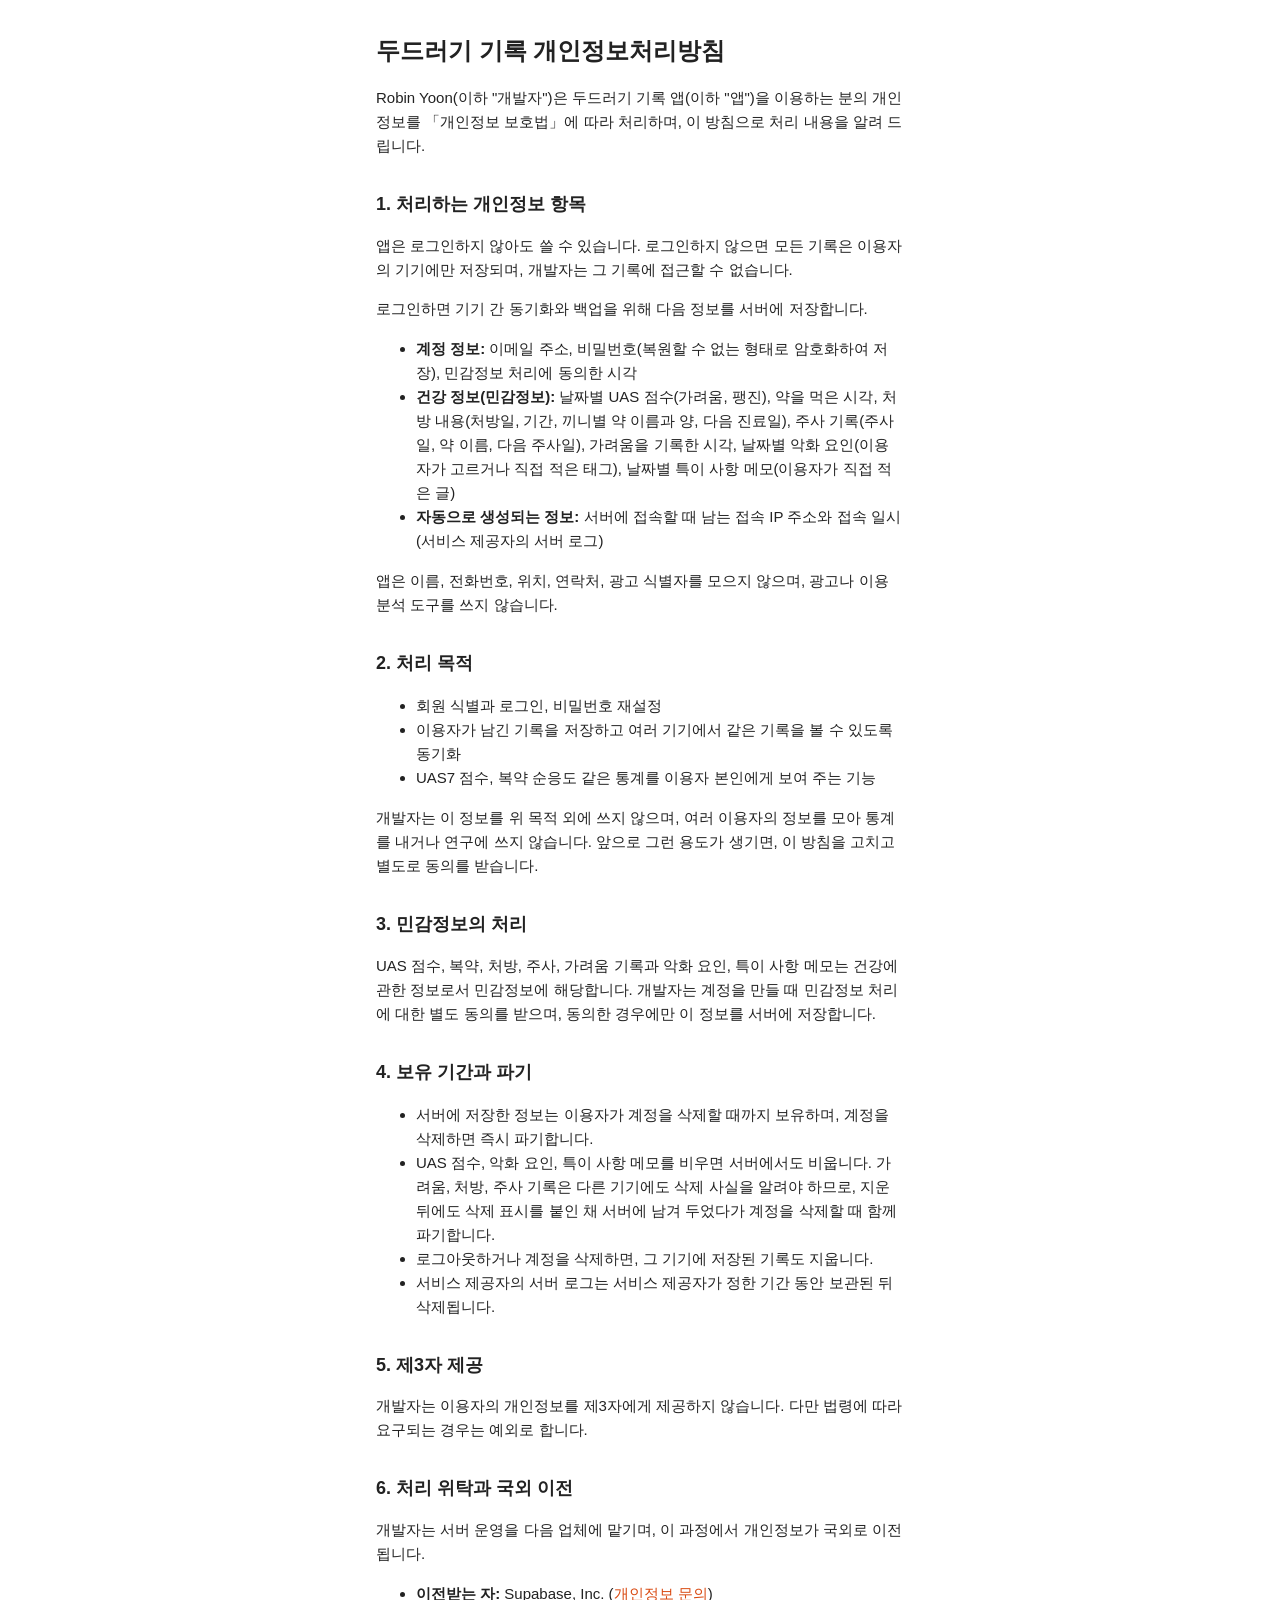
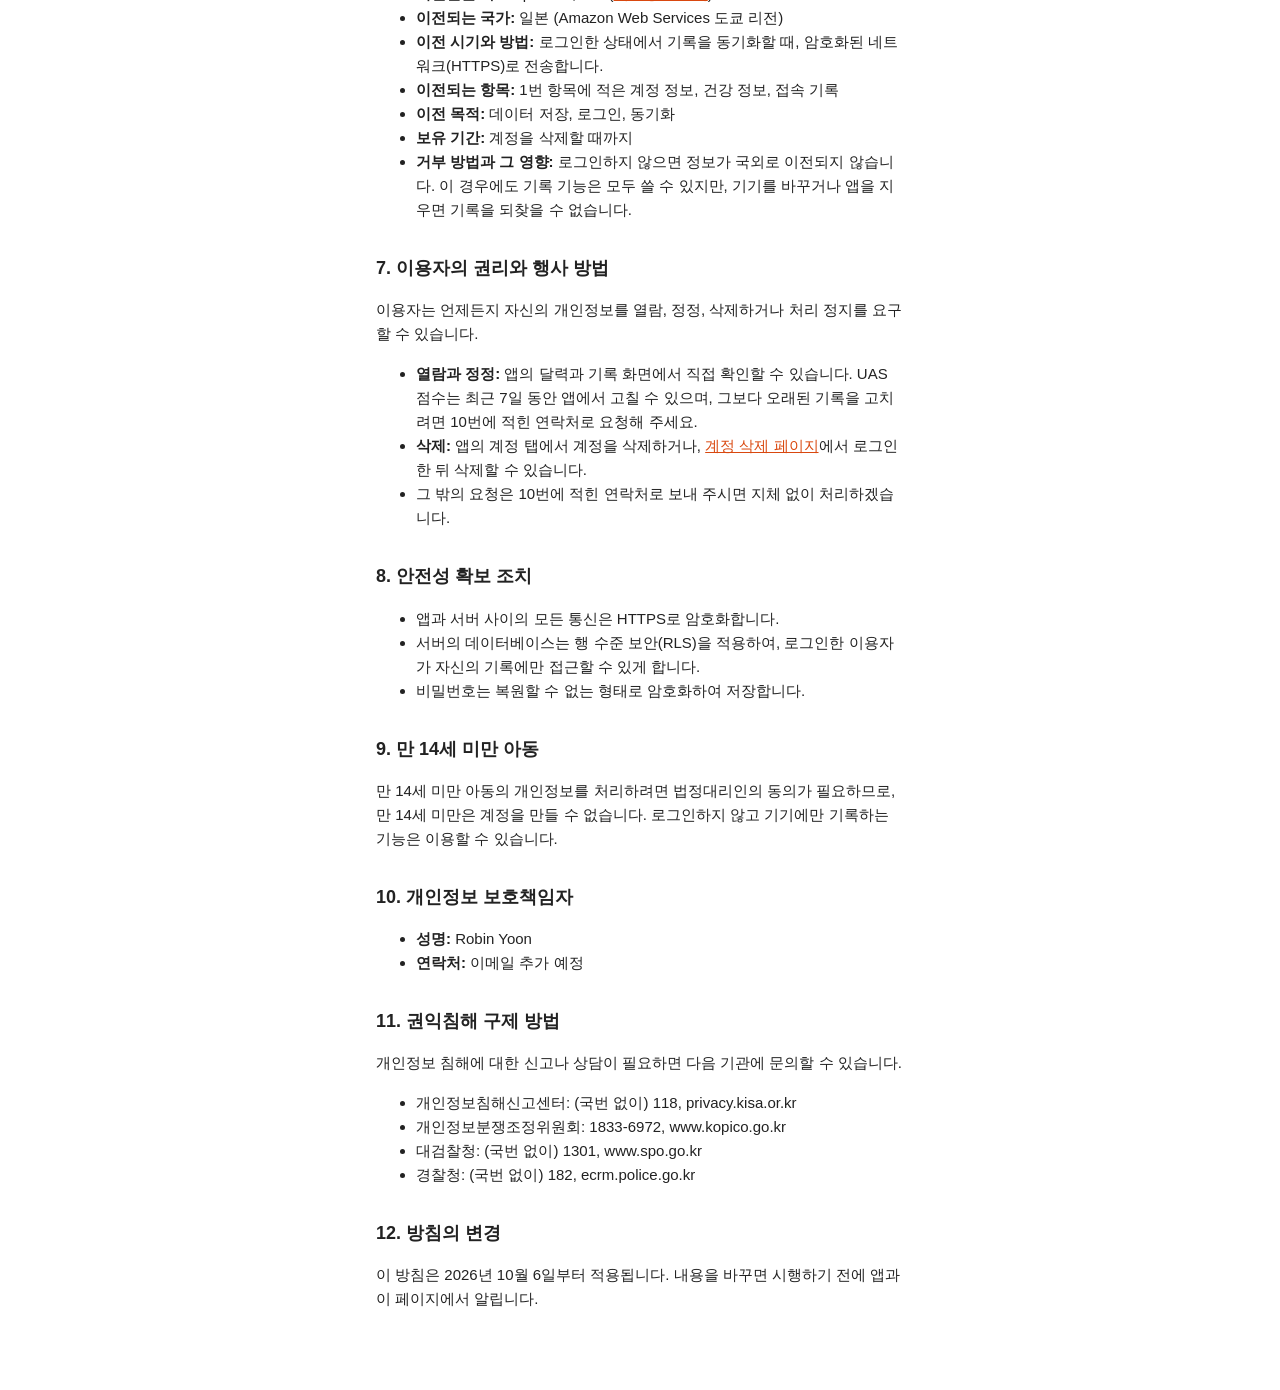
==== privacy.html @ 154b75b5 "Add public pages for account deletion and privacy policy Co-Authored-By: Claude Opus 5.5 <noreply@an" ====
<!doctype html>
<html lang="ko">
<head>
  <meta charset="utf-8">
  <meta name="viewport" content="width=device-width, initial-scale=1">
  <title>개인정보처리방침 · 두드러기 기록</title>
  <link rel="stylesheet" href="style.css">
</head>
<body>
  <main>
    <h1>두드러기 기록 개인정보처리방침</h1>
    <p>Robin Yoon(이하 "개발자")은 두드러기 기록 앱(이하 "앱")을 이용하는 분의 개인정보를 「개인정보 보호법」에 따라 처리하며, 이 방침으로 처리 내용을 알려 드립니다.</p>

    <h2>1. 처리하는 개인정보 항목</h2>
    <p>앱은 로그인하지 않아도 쓸 수 있습니다. 로그인하지 않으면 모든 기록은 이용자의 기기에만 저장되며, 개발자는 그 기록에 접근할 수 없습니다.</p>
    <p>로그인하면 기기 간 동기화와 백업을 위해 다음 정보를 서버에 저장합니다.</p>
    <ul>
      <li><b>계정 정보:</b> 이메일 주소, 비밀번호(복원할 수 없는 형태로 암호화하여 저장), 민감정보 처리에 동의한 시각</li>
      <li><b>건강 정보(민감정보):</b> 날짜별 UAS 점수(가려움, 팽진), 약을 먹은 시각, 처방 내용(처방일, 기간, 끼니별 약 이름과 양, 다음 진료일), 주사 기록(주사일, 약 이름, 다음 주사일), 가려움을 기록한 시각, 날짜별 악화 요인(이용자가 고르거나 직접 적은 태그), 날짜별 특이 사항 메모(이용자가 직접 적은 글)</li>
      <li><b>자동으로 생성되는 정보:</b> 서버에 접속할 때 남는 접속 IP 주소와 접속 일시(서비스 제공자의 서버 로그)</li>
    </ul>
    <p>앱은 이름, 전화번호, 위치, 연락처, 광고 식별자를 모으지 않으며, 광고나 이용 분석 도구를 쓰지 않습니다.</p>

    <h2>2. 처리 목적</h2>
    <ul>
      <li>회원 식별과 로그인, 비밀번호 재설정</li>
      <li>이용자가 남긴 기록을 저장하고 여러 기기에서 같은 기록을 볼 수 있도록 동기화</li>
      <li>UAS7 점수, 복약 순응도 같은 통계를 이용자 본인에게 보여 주는 기능</li>
    </ul>
    <p>개발자는 이 정보를 위 목적 외에 쓰지 않으며, 여러 이용자의 정보를 모아 통계를 내거나 연구에 쓰지 않습니다. 앞으로 그런 용도가 생기면, 이 방침을 고치고 별도로 동의를 받습니다.</p>

    <h2>3. 민감정보의 처리</h2>
    <p>UAS 점수, 복약, 처방, 주사, 가려움 기록과 악화 요인, 특이 사항 메모는 건강에 관한 정보로서 민감정보에 해당합니다. 개발자는 계정을 만들 때 민감정보 처리에 대한 별도 동의를 받으며, 동의한 경우에만 이 정보를 서버에 저장합니다.</p>

    <h2>4. 보유 기간과 파기</h2>
    <ul>
      <li>서버에 저장한 정보는 이용자가 계정을 삭제할 때까지 보유하며, 계정을 삭제하면 즉시 파기합니다.</li>
      <li>UAS 점수, 악화 요인, 특이 사항 메모를 비우면 서버에서도 비웁니다. 가려움, 처방, 주사 기록은 다른 기기에도 삭제 사실을 알려야 하므로, 지운 뒤에도 삭제 표시를 붙인 채 서버에 남겨 두었다가 계정을 삭제할 때 함께 파기합니다.</li>
      <li>로그아웃하거나 계정을 삭제하면, 그 기기에 저장된 기록도 지웁니다.</li>
      <li>서비스 제공자의 서버 로그는 서비스 제공자가 정한 기간 동안 보관된 뒤 삭제됩니다.</li>
    </ul>

    <h2>5. 제3자 제공</h2>
    <p>개발자는 이용자의 개인정보를 제3자에게 제공하지 않습니다. 다만 법령에 따라 요구되는 경우는 예외로 합니다.</p>

    <h2>6. 처리 위탁과 국외 이전</h2>
    <p>개발자는 서버 운영을 다음 업체에 맡기며, 이 과정에서 개인정보가 국외로 이전됩니다.</p>
    <ul>
      <li><b>이전받는 자:</b> Supabase, Inc. (<a href="https://supabase.com/privacy">개인정보 문의</a>)</li>
      <li><b>이전되는 국가:</b> 일본 (Amazon Web Services 도쿄 리전)</li>
      <li><b>이전 시기와 방법:</b> 로그인한 상태에서 기록을 동기화할 때, 암호화된 네트워크(HTTPS)로 전송합니다.</li>
      <li><b>이전되는 항목:</b> 1번 항목에 적은 계정 정보, 건강 정보, 접속 기록</li>
      <li><b>이전 목적:</b> 데이터 저장, 로그인, 동기화</li>
      <li><b>보유 기간:</b> 계정을 삭제할 때까지</li>
      <li><b>거부 방법과 그 영향:</b> 로그인하지 않으면 정보가 국외로 이전되지 않습니다. 이 경우에도 기록 기능은 모두 쓸 수 있지만, 기기를 바꾸거나 앱을 지우면 기록을 되찾을 수 없습니다.</li>
    </ul>

    <h2>7. 이용자의 권리와 행사 방법</h2>
    <p>이용자는 언제든지 자신의 개인정보를 열람, 정정, 삭제하거나 처리 정지를 요구할 수 있습니다.</p>
    <ul>
      <li><b>열람과 정정:</b> 앱의 달력과 기록 화면에서 직접 확인할 수 있습니다. UAS 점수는 최근 7일 동안 앱에서 고칠 수 있으며, 그보다 오래된 기록을 고치려면 10번에 적힌 연락처로 요청해 주세요.</li>
      <li><b>삭제:</b> 앱의 계정 탭에서 계정을 삭제하거나, <a href="delete-account.html">계정 삭제 페이지</a>에서 로그인한 뒤 삭제할 수 있습니다.</li>
      <li>그 밖의 요청은 10번에 적힌 연락처로 보내 주시면 지체 없이 처리하겠습니다.</li>
    </ul>

    <h2>8. 안전성 확보 조치</h2>
    <ul>
      <li>앱과 서버 사이의 모든 통신은 HTTPS로 암호화합니다.</li>
      <li>서버의 데이터베이스는 행 수준 보안(RLS)을 적용하여, 로그인한 이용자가 자신의 기록에만 접근할 수 있게 합니다.</li>
      <li>비밀번호는 복원할 수 없는 형태로 암호화하여 저장합니다.</li>
    </ul>

    <h2>9. 만 14세 미만 아동</h2>
    <p>만 14세 미만 아동의 개인정보를 처리하려면 법정대리인의 동의가 필요하므로, 만 14세 미만은 계정을 만들 수 없습니다. 로그인하지 않고 기기에만 기록하는 기능은 이용할 수 있습니다.</p>

    <h2>10. 개인정보 보호책임자</h2>
    <ul>
      <li><b>성명:</b> Robin Yoon</li>
      <li><b>연락처:</b> 이메일 추가 예정</li>
    </ul>

    <h2>11. 권익침해 구제 방법</h2>
    <p>개인정보 침해에 대한 신고나 상담이 필요하면 다음 기관에 문의할 수 있습니다.</p>
    <ul>
      <li>개인정보침해신고센터: (국번 없이) 118, privacy.kisa.or.kr</li>
      <li>개인정보분쟁조정위원회: 1833-6972, www.kopico.go.kr</li>
      <li>대검찰청: (국번 없이) 1301, www.spo.go.kr</li>
      <li>경찰청: (국번 없이) 182, ecrm.police.go.kr</li>
    </ul>

    <h2>12. 방침의 변경</h2>
    <p>이 방침은 2026년 10월 6일부터 적용됩니다. 내용을 바꾸면 시행하기 전에 앱과 이 페이지에서 알립니다.</p>
  </main>
</body>
</html>
---- style.css ----
:root {
  --text: #222;
  --muted: #666;
  --border: #ddd;
  --surface: #f6f6f6;
  --bg: #fff;
  --brand: #d9480f;
  --danger: #c92a2a;
  --ok: #2b8a3e;
}
@media (prefers-color-scheme: dark) {
  :root {
    --text: #eee;
    --muted: #aaa;
    --border: #444;
    --surface: #222;
    --bg: #121212;
    --brand: #ff8a50;
    --danger: #ff6b6b;
    --ok: #69db7c;
  }
}
* { box-sizing: border-box; }
body {
  margin: 0;
  background: var(--bg);
  color: var(--text);
  font-family: -apple-system, BlinkMacSystemFont, "Apple SD Gothic Neo", "Noto Sans KR", sans-serif;
  line-height: 1.6;
}
main { max-width: 560px; margin: 0 auto; padding: 32px 16px 64px; }
h1 { font-size: 24px; margin: 0 0 16px; }
h2 { font-size: 18px; margin: 32px 0 8px; }
p, li { font-size: 15px; }
.muted { color: var(--muted); font-size: 14px; }
a { color: var(--brand); }
.card { background: var(--surface); border-radius: 12px; padding: 16px; margin-top: 16px; }
label { display: block; font-size: 14px; color: var(--muted); margin-top: 12px; }
input[type="email"], input[type="password"] {
  width: 100%; margin-top: 4px; padding: 12px 14px; font-size: 16px;
  border: 1px solid var(--border); border-radius: 10px; background: var(--bg); color: var(--text);
}
.check { display: flex; gap: 8px; align-items: flex-start; color: var(--text); font-size: 15px; }
.check input { margin-top: 5px; }
button {
  width: 100%; margin-top: 20px; padding: 14px; font-size: 16px; font-weight: bold;
  border: 0; border-radius: 999px; color: #fff; background: var(--brand); cursor: pointer;
}
button.danger { background: var(--danger); }
button:disabled { opacity: 0.35; cursor: default; }
.message { margin-top: 16px; font-size: 15px; }
.message.error { color: var(--danger); }
.message.ok { color: var(--ok); }
[hidden] { display: none !important; }
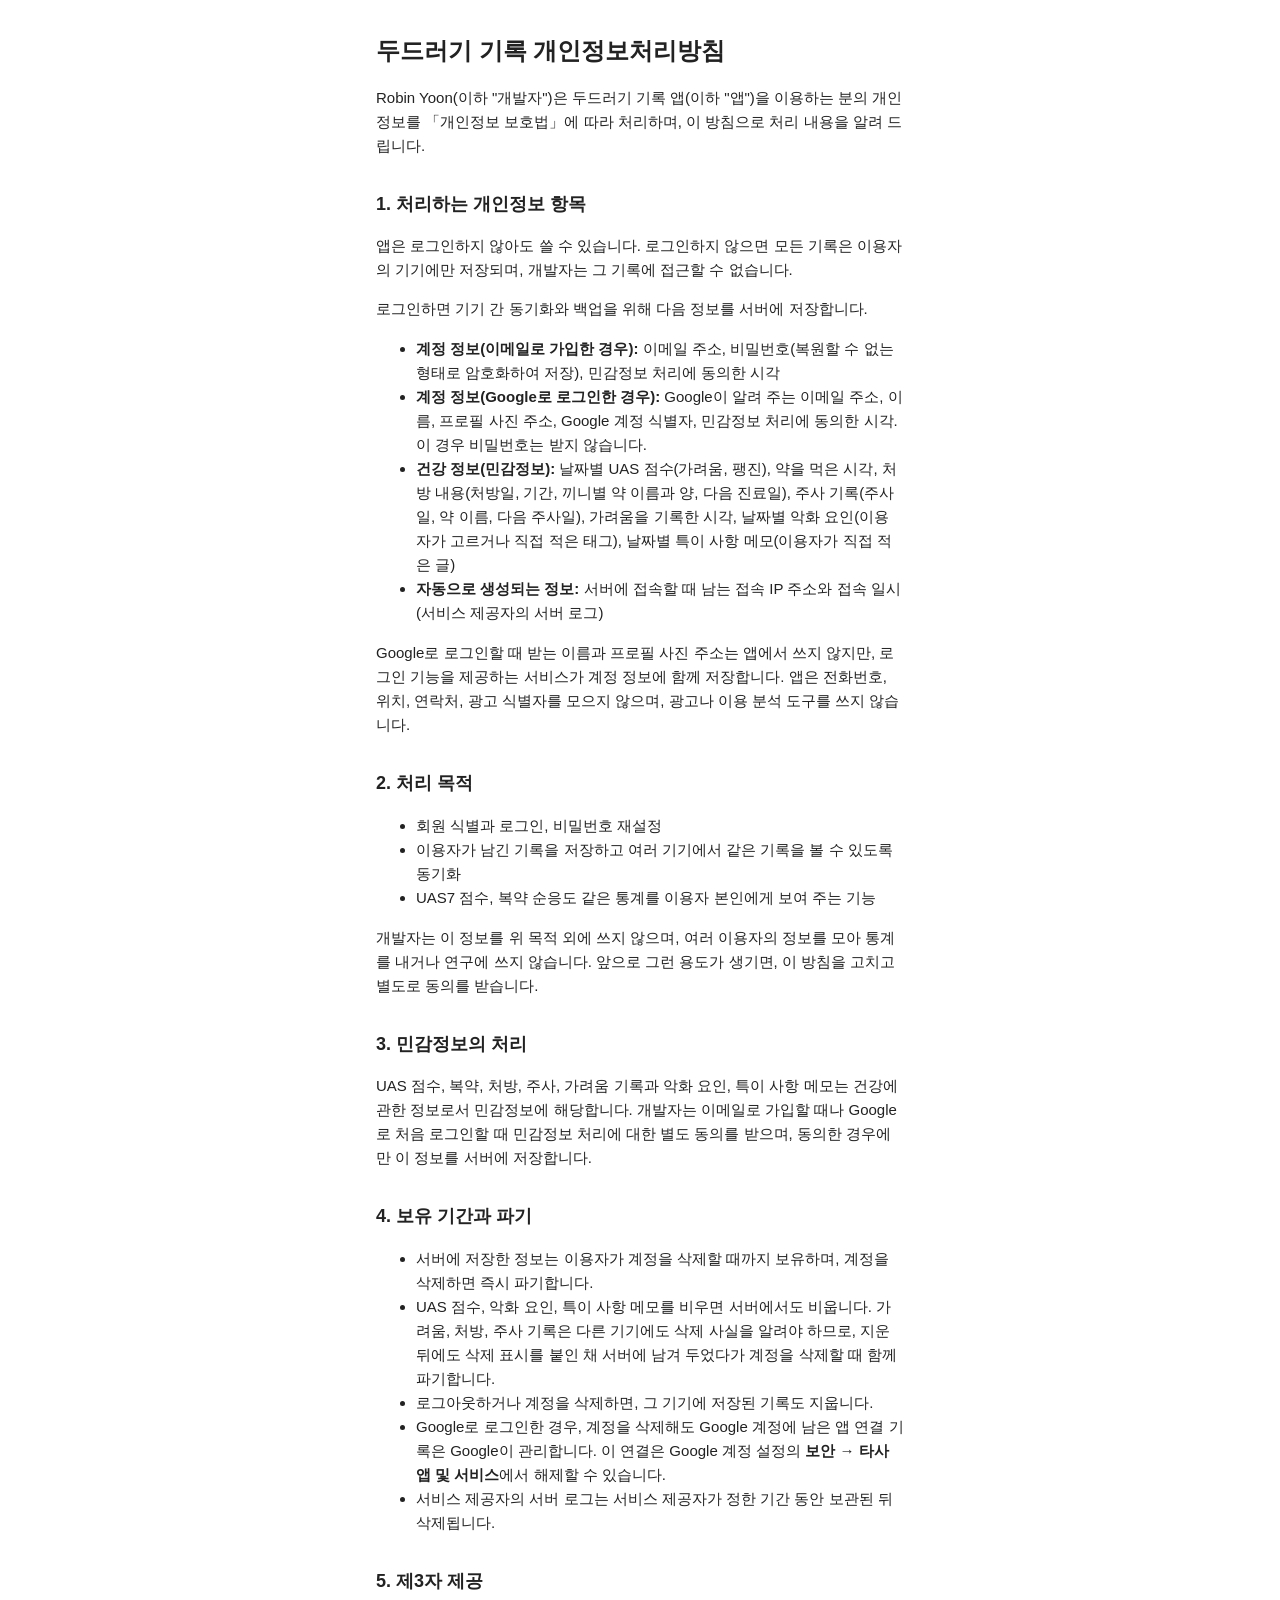
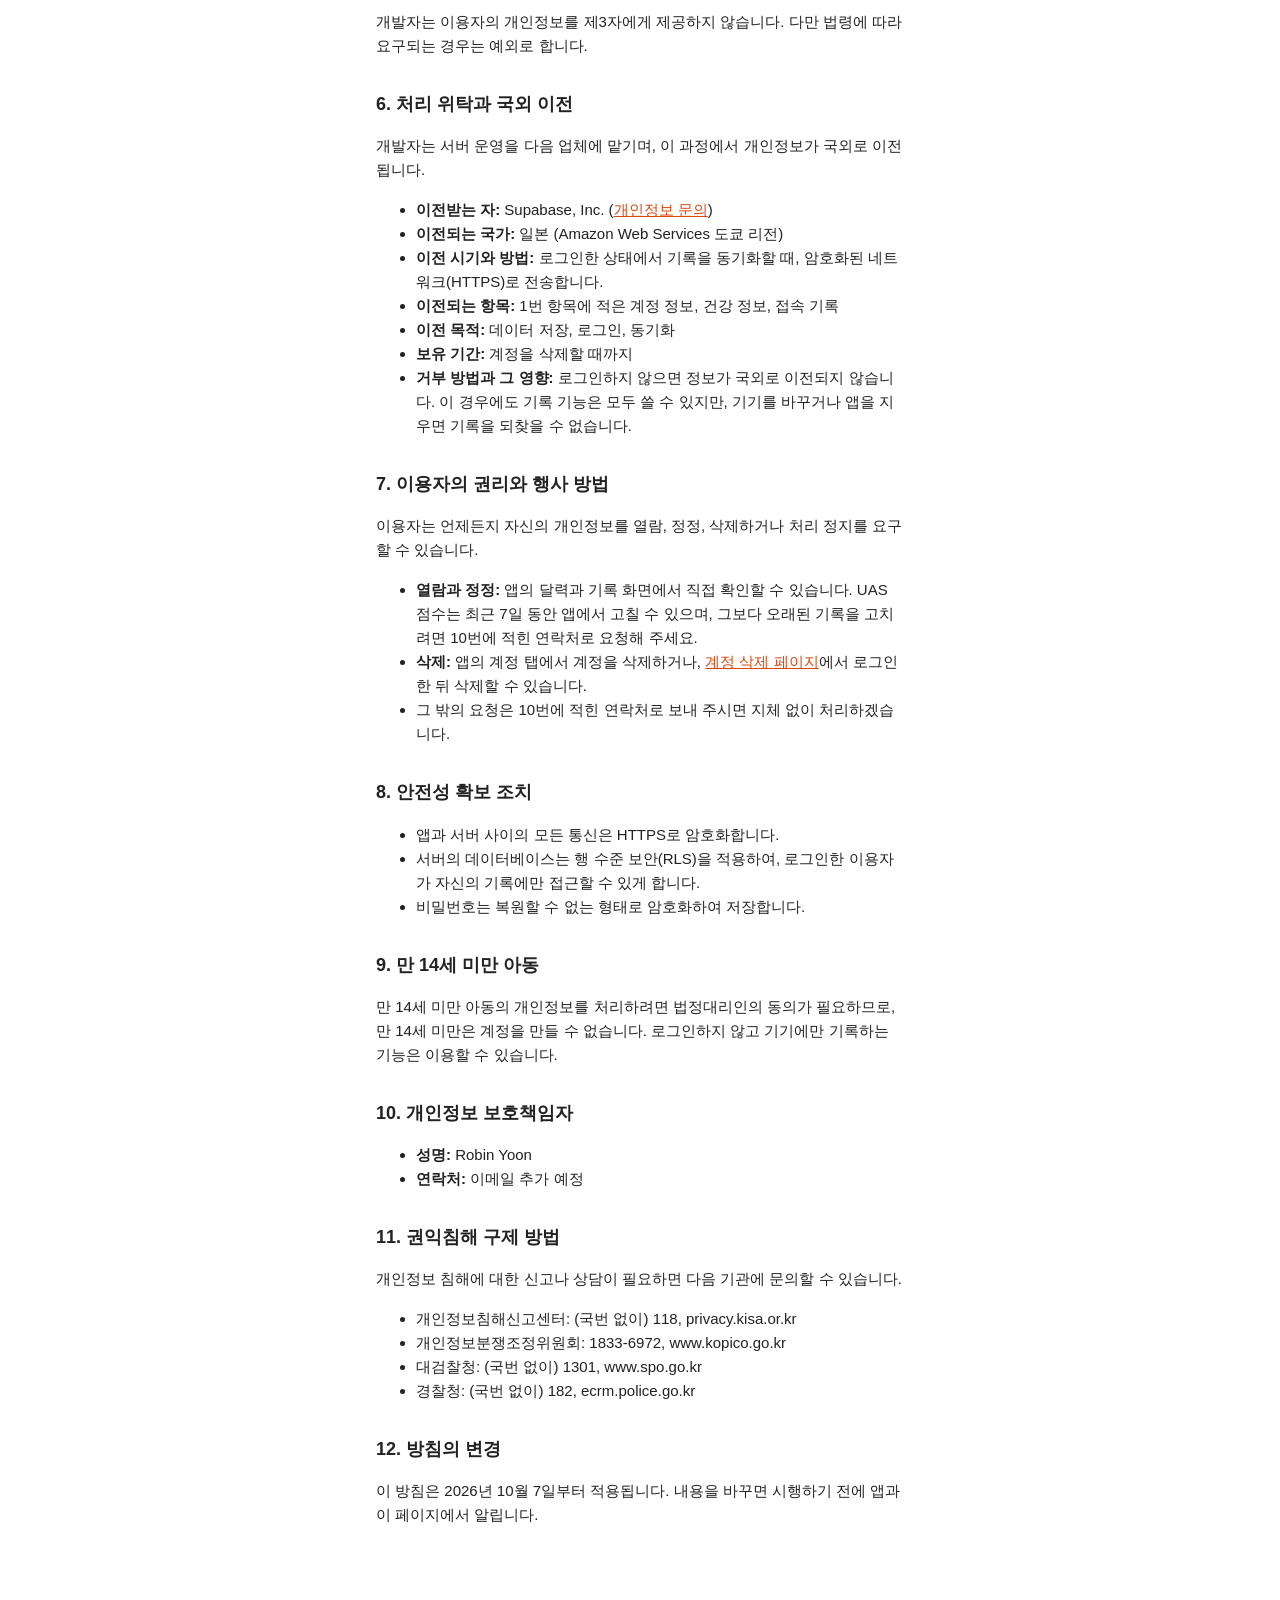
==== commit 6330b9f4: "Add Google sign-in to the deletion page and update the privacy policy" ====
--- a/privacy.html
+++ b/privacy.html
@@ -15,11 +15,12 @@
     <p>앱은 로그인하지 않아도 쓸 수 있습니다. 로그인하지 않으면 모든 기록은 이용자의 기기에만 저장되며, 개발자는 그 기록에 접근할 수 없습니다.</p>
     <p>로그인하면 기기 간 동기화와 백업을 위해 다음 정보를 서버에 저장합니다.</p>
     <ul>
-      <li><b>계정 정보:</b> 이메일 주소, 비밀번호(복원할 수 없는 형태로 암호화하여 저장), 민감정보 처리에 동의한 시각</li>
+      <li><b>계정 정보(이메일로 가입한 경우):</b> 이메일 주소, 비밀번호(복원할 수 없는 형태로 암호화하여 저장), 민감정보 처리에 동의한 시각</li>
+      <li><b>계정 정보(Google로 로그인한 경우):</b> Google이 알려 주는 이메일 주소, 이름, 프로필 사진 주소, Google 계정 식별자, 민감정보 처리에 동의한 시각. 이 경우 비밀번호는 받지 않습니다.</li>
       <li><b>건강 정보(민감정보):</b> 날짜별 UAS 점수(가려움, 팽진), 약을 먹은 시각, 처방 내용(처방일, 기간, 끼니별 약 이름과 양, 다음 진료일), 주사 기록(주사일, 약 이름, 다음 주사일), 가려움을 기록한 시각, 날짜별 악화 요인(이용자가 고르거나 직접 적은 태그), 날짜별 특이 사항 메모(이용자가 직접 적은 글)</li>
       <li><b>자동으로 생성되는 정보:</b> 서버에 접속할 때 남는 접속 IP 주소와 접속 일시(서비스 제공자의 서버 로그)</li>
     </ul>
-    <p>앱은 이름, 전화번호, 위치, 연락처, 광고 식별자를 모으지 않으며, 광고나 이용 분석 도구를 쓰지 않습니다.</p>
+    <p>Google로 로그인할 때 받는 이름과 프로필 사진 주소는 앱에서 쓰지 않지만, 로그인 기능을 제공하는 서비스가 계정 정보에 함께 저장합니다. 앱은 전화번호, 위치, 연락처, 광고 식별자를 모으지 않으며, 광고나 이용 분석 도구를 쓰지 않습니다.</p>
 
     <h2>2. 처리 목적</h2>
     <ul>
@@ -30,13 +31,14 @@
     <p>개발자는 이 정보를 위 목적 외에 쓰지 않으며, 여러 이용자의 정보를 모아 통계를 내거나 연구에 쓰지 않습니다. 앞으로 그런 용도가 생기면, 이 방침을 고치고 별도로 동의를 받습니다.</p>
 
     <h2>3. 민감정보의 처리</h2>
-    <p>UAS 점수, 복약, 처방, 주사, 가려움 기록과 악화 요인, 특이 사항 메모는 건강에 관한 정보로서 민감정보에 해당합니다. 개발자는 계정을 만들 때 민감정보 처리에 대한 별도 동의를 받으며, 동의한 경우에만 이 정보를 서버에 저장합니다.</p>
+    <p>UAS 점수, 복약, 처방, 주사, 가려움 기록과 악화 요인, 특이 사항 메모는 건강에 관한 정보로서 민감정보에 해당합니다. 개발자는 이메일로 가입할 때나 Google로 처음 로그인할 때 민감정보 처리에 대한 별도 동의를 받으며, 동의한 경우에만 이 정보를 서버에 저장합니다.</p>
 
     <h2>4. 보유 기간과 파기</h2>
     <ul>
       <li>서버에 저장한 정보는 이용자가 계정을 삭제할 때까지 보유하며, 계정을 삭제하면 즉시 파기합니다.</li>
       <li>UAS 점수, 악화 요인, 특이 사항 메모를 비우면 서버에서도 비웁니다. 가려움, 처방, 주사 기록은 다른 기기에도 삭제 사실을 알려야 하므로, 지운 뒤에도 삭제 표시를 붙인 채 서버에 남겨 두었다가 계정을 삭제할 때 함께 파기합니다.</li>
       <li>로그아웃하거나 계정을 삭제하면, 그 기기에 저장된 기록도 지웁니다.</li>
+      <li>Google로 로그인한 경우, 계정을 삭제해도 Google 계정에 남은 앱 연결 기록은 Google이 관리합니다. 이 연결은 Google 계정 설정의 <b>보안 → 타사 앱 및 서비스</b>에서 해제할 수 있습니다.</li>
       <li>서비스 제공자의 서버 로그는 서비스 제공자가 정한 기간 동안 보관된 뒤 삭제됩니다.</li>
     </ul>
 
@@ -89,7 +91,7 @@
     </ul>
 
     <h2>12. 방침의 변경</h2>
-    <p>이 방침은 2026년 10월 6일부터 적용됩니다. 내용을 바꾸면 시행하기 전에 앱과 이 페이지에서 알립니다.</p>
+    <p>이 방침은 2026년 10월 7일부터 적용됩니다. 내용을 바꾸면 시행하기 전에 앱과 이 페이지에서 알립니다.</p>
   </main>
 </body>
 </html>
--- a/style.css
+++ b/style.css
@@ -47,6 +47,8 @@
   border: 0; border-radius: 999px; color: #fff; background: var(--brand); cursor: pointer;
 }
 button.danger { background: var(--danger); }
+button.secondary { color: var(--text); background: var(--bg); border: 1px solid var(--border); }
+#google button { margin-top: 0; }
 button:disabled { opacity: 0.35; cursor: default; }
 .message { margin-top: 16px; font-size: 15px; }
 .message.error { color: var(--danger); }
